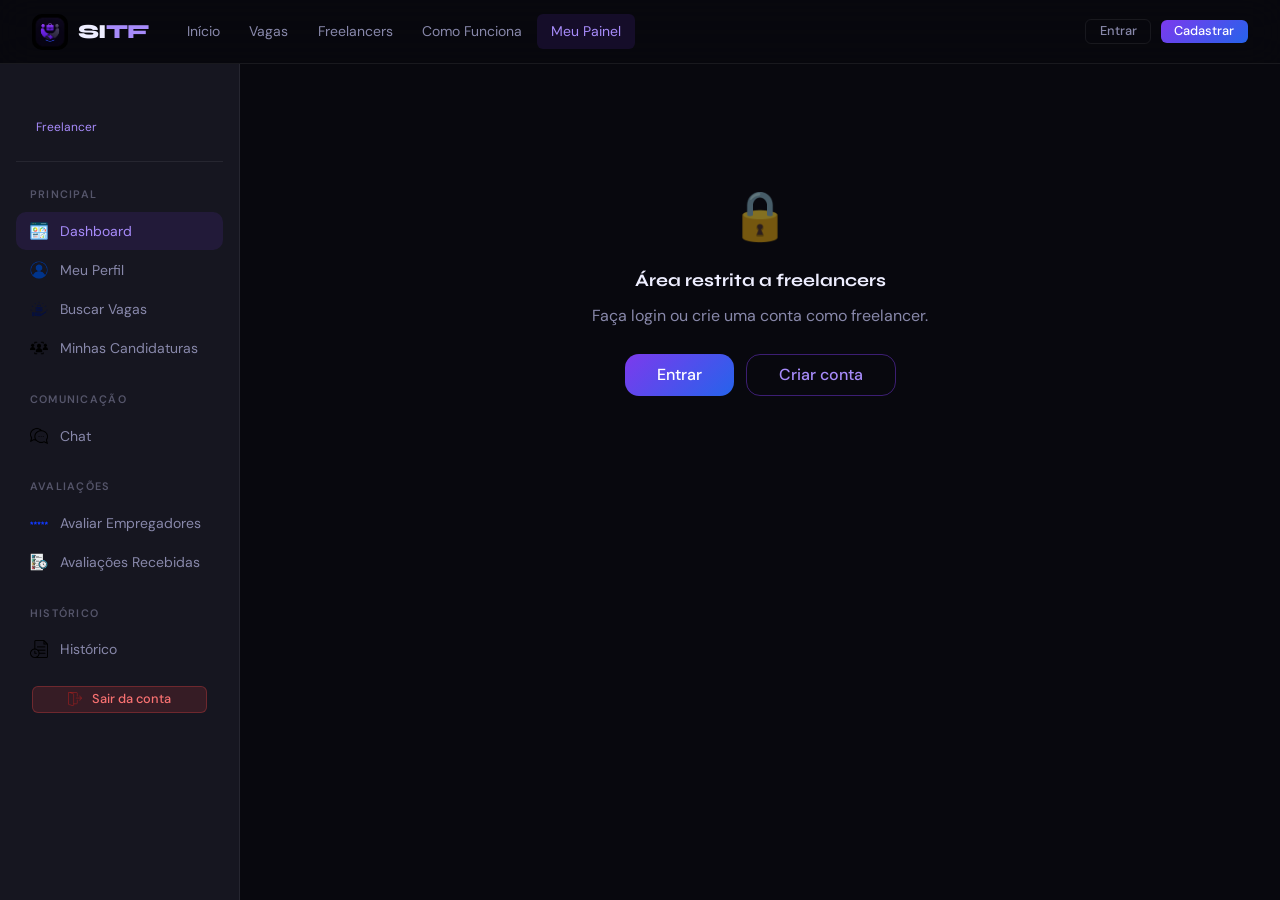
==== SITF_EDITAVEL/freelancer.html @ bf6e8040 "Add files via upload" ====
<!DOCTYPE html>
<html lang="pt-BR">
<head>
<meta charset="UTF-8"><meta name="viewport" content="width=device-width,initial-scale=1">
<title>Área do Freelancer – SITF</title>
<link rel="icon" type="image/png" sizes="32x32" href="assets/img/icon_guia.png">
<link rel="preconnect" href="https://fonts.googleapis.com">
<link href="https://fonts.googleapis.com/css2?family=Syne:wght@400;600;700;800&family=DM+Sans:ital,opsz,wght@0,9..40,300;0,9..40,400;0,9..40,500;1,9..40,300&display=swap" rel="stylesheet">
<link rel="stylesheet" href="styles.css">
<style>
.stat-row { display:grid; grid-template-columns:repeat(auto-fill,minmax(170px,1fr)); gap:1rem; margin-bottom:2rem; }
.chat-wrap { background:var(--card); border:1px solid var(--border); border-radius:var(--radius-lg); overflow:hidden; height:480px; }
.vaga-result { padding:1.25rem; display:flex; gap:1rem; align-items:flex-start; margin-bottom:0.85rem; }
.rating-form { background:var(--card); border:1px solid var(--border2); border-radius:var(--radius); padding:1.5rem; margin-bottom:1rem; }
@media(max-width:768px){ .dash-layout{ flex-direction:column; } .dash-sidebar{ width:100%; height:auto; } #pageContent{ padding:1.25rem; } }
</style>
</head>
<body>
<div class="scroll-progress"><div class="scroll-bar" id="scrollBar"></div></div>

<nav class="navbar">
  <a href="index.html" class="nav-logo">
    <img src="assets/img/logo.jpeg" alt="SITF Logo">
    <span class="sitf-text">SI<span>TF</span></span>
  </a>
  <div class="nav-links">
    <a href="index.html">Início</a>
    <a href="vagas.html">Vagas</a>
    <a href="freelancers.html">Freelancers</a>
    <a href="como-funciona.html">Como Funciona</a>
    <a href="freelancer.html" class="active">Meu Painel</a>
  </div>
  <div class="nav-spacer"></div>
  <div class="nav-actions" id="navUserArea">
    <button class="btn btn-ghost btn-sm" onclick="openModal('login')">Entrar</button>
    <button class="btn btn-primary btn-sm" onclick="openModal('register')">Cadastrar</button>
  </div>
  <button class="hamburger" onclick="toggleDrawer()"><span></span><span></span><span></span></button>
</nav>

<div class="mobile-drawer" id="mobileDrawer">
  <a href="index.html">🏠 Início</a>
  <a href="vagas.html">🔍 Vagas</a>
  <a href="freelancers.html">👥 Freelancers</a>
  <a href="freelancer.html">💼 Meu Painel</a>
  <div class="sep"></div>
  <button class="btn btn-ghost btn-full" onclick="openModal('login');toggleDrawer()">Entrar</button>
</div>

<div class="dash-layout" style="padding-top:var(--nav-h)">
  <!-- SIDEBAR -->
  <aside class="dash-sidebar">
    <div id="sideProfile" style="padding:1.25rem;border-bottom:1px solid var(--border2);margin-bottom:0.75rem">
      <div id="spAvatar" style="margin-bottom:0.6rem"></div>
      <div id="spName" style="font-weight:700;font-size:0.9rem"></div>
      <div style="font-size:0.75rem;color:var(--purple-light)">Freelancer</div>
      <div id="spRating" style="font-size:0.78rem;color:var(--amber);margin-top:0.25rem"></div>
    </div>
<div class="dash-nav-section">Principal</div>
<button class="dash-nav-item active" id="nav-dashboard" onclick="showPage('dashboard')">
  <span class="icon"><img src="assets/img/dashboard.png" style="width:18px;height:18px;vertical-align:middle"></span> Dashboard
</button>
<button class="dash-nav-item" id="nav-perfil" onclick="showPage('perfil')">
  <span class="icon"><img src="assets/img/perfil.png" style="width:18px;height:18px;vertical-align:middle"></span> Meu Perfil
</button>
<button class="dash-nav-item" id="nav-vagas" onclick="showPage('vagas')">
  <span class="icon"><img src="assets/img/vagas.png" style="width:18px;height:18px;vertical-align:middle"></span> Buscar Vagas
</button>
<button class="dash-nav-item" id="nav-candidaturas" onclick="showPage('candidaturas')">
  <span class="icon"><img src="assets/img/candidaturas.png" style="width:18px;height:18px;vertical-align:middle"></span> Minhas Candidaturas
</button>
<div class="dash-nav-section">Comunicação</div>
<button class="dash-nav-item" id="nav-chat" onclick="showPage('chat')">
  <span class="icon"><img src="assets/img/chat.png" style="width:18px;height:18px;vertical-align:middle"></span>
  Chat <span id="chatBadge" style="display:none;background:var(--purple);color:#fff;font-size:0.6rem;font-weight:700;padding:0.1rem 0.4rem;border-radius:99px;margin-left:4px">0</span>
</button>
<div class="dash-nav-section">Avaliações</div>
<button class="dash-nav-item" id="nav-avaliar" onclick="showPage('avaliar')">
  <span class="icon"><img src="assets/img/avaliar.png" style="width:18px;height:18px;vertical-align:middle"></span> Avaliar Empregadores
</button>
<button class="dash-nav-item" id="nav-minhas-avals" onclick="showPage('minhas-avals')">
  <span class="icon"><img src="assets/img/historico-servico.png" style="width:18px;height:18px;vertical-align:middle"></span> Avaliações Recebidas
</button>
<div class="dash-nav-section">Histórico</div>
<button class="dash-nav-item" id="nav-historico" onclick="showPage('historico')">
  <span class="icon"><img src="assets/img/historico.png" style="width:18px;height:18px;vertical-align:middle"></span> Histórico
</button>
<div style="padding:1rem;margin-top:auto">
  <button class="btn btn-danger btn-full btn-sm" onclick="logout()">
    <img src="assets/img/sair.png" style="width:14px;height:14px;vertical-align:middle;margin-right:4px"> Sair da conta
  </button>
</div>
  </aside>

  <!-- CONTENT -->
  <div id="pageContent" style="flex:1;padding:2rem;min-width:0;overflow-x:hidden"></div>
</div>

<div id="modalsContainer"></div>
<div class="toast" id="toast"><span class="toast-icon" id="toastIcon">✅</span><span id="toastMsg"></span></div>

<!-- MODAL AVALIAR EMPREGADOR -->
<div class="modal-backdrop" id="modalAvaliarEmp">
  <div class="modal-box">
    <div class="modal-header">
      <div><h3 class="modal-title">⭐ Avaliar Empregador</h3><p class="modal-subtitle" id="avalEmpNome">-</p></div>
      <button class="modal-close" onclick="document.getElementById('modalAvaliarEmp').classList.remove('open')">✕</button>
    </div>
    <input type="hidden" id="avalEmpId">
    <input type="hidden" id="avalEmpVagaId">
    <div class="form-group">
      <label class="form-label">Nota geral</label>
      <div class="star-input" id="starInputEmp">
        <span onclick="setStarsEmp(1)">★</span><span onclick="setStarsEmp(2)">★</span>
        <span onclick="setStarsEmp(3)">★</span><span onclick="setStarsEmp(4)">★</span><span onclick="setStarsEmp(5)">★</span>
      </div>
    </div>
    <div class="form-group"><label class="form-label">Comentário</label>
      <textarea class="form-control" id="avalEmpComentario" rows="4" placeholder="Descreva sua experiência: briefing claro, comunicação, pagamento pontual..."></textarea>
    </div>
    <button class="btn btn-primary btn-full btn-lg" onclick="enviarAvaliacaoEmp()">Enviar avaliação ⭐</button>
  </div>
</div>

<script src="shared.js"></script>
<script>
document.getElementById('modalsContainer').innerHTML = buildAuthModal();

let currentUser = null;
let selectedStarsEmp = 0;
let activeChatUser = null;

function setStarsEmp(n) {
  selectedStarsEmp = n;
  document.querySelectorAll('#starInputEmp span').forEach((s, i) => s.classList.toggle('active', i < n));
}

function updateNavUser() {
  const na = document.getElementById('navUserArea');
  if (!na || !currentUser) return;
  na.innerHTML = `
    <span style="font-size:0.82rem;color:var(--text-muted)">${currentUser.nome}</span>
    <button class="btn btn-danger btn-sm" onclick="logout()">Sair</button>`;
}

async function updateChatBadge() {
  try {
    const badge = document.getElementById('chatBadge');
    if (!badge || !currentUser) return;

    // Busca todas as mensagens não lidas
    let unread = 0;

    if (currentUser.tipo === 'empregador') {
      const vagas  = await SITF.getVagas();
      const minhas = vagas.filter(v => v.empregador_id === currentUser.id);
      for (const v of minhas) {
        const cands = await SITF.getCandidaturas({ vaga_id: v.id });
        if (!Array.isArray(cands)) continue;
        for (const c of cands) {
          const chatKey = [currentUser.id, c.freelancer_id].sort().join('_');
          const msgs    = await SITF.getMsgs(chatKey);
          if (Array.isArray(msgs)) {
            unread += msgs.filter(m => m.sender_id !== currentUser.id && !m.lido).length;
          }
        }
      }
    } else {
      const cands = await SITF.getCandidaturas({ freelancer_id: currentUser.id });
      const vagas = await SITF.getVagas();
      if (Array.isArray(cands)) {
        for (const c of cands) {
          const v = vagas.find(x => x.id === c.vaga_id);
          if (!v) continue;
          const chatKey = [currentUser.id, v.empregador_id].sort().join('_');
          const msgs    = await SITF.getMsgs(chatKey);
          if (Array.isArray(msgs)) {
            unread += msgs.filter(m => m.sender_id !== currentUser.id && !m.lido).length;
          }
        }
      }
    }

    if (unread > 0) {
      badge.textContent = unread > 9 ? '9+' : unread;
      badge.style.display = 'inline';
    } else {
      badge.style.display = 'none';
    }
  } catch(e) {
    console.log('chatBadge error:', e);
  }
}

async function checkAuth() {
  currentUser = SITF.getUser();
  if (!currentUser || currentUser.tipo !== 'freelancer') {
    document.getElementById('pageContent').innerHTML = `
      <div class="empty-state" style="padding:5rem 2rem">
        <div class="empty-state-icon">🔒</div>
        <h3>Área restrita a freelancers</h3>
        <p style="margin:0.75rem 0 1.5rem">Faça login ou crie uma conta como freelancer.</p>
        <div style="display:flex;gap:0.75rem;justify-content:center;flex-wrap:wrap">
          <button class="btn btn-primary btn-lg" onclick="openModal('login')">Entrar</button>
          <button class="btn btn-outline btn-lg" onclick="openModal('register')">Criar conta</button>
        </div>
      </div>`;
    return false;
  }
  document.getElementById('spAvatar').innerHTML = avatarHTML(currentUser.nome, 'md');
  document.getElementById('spName').textContent = currentUser.nome;
  const avals = await SITF.getAvaliacoes({ avaliado_id: currentUser.id, tipo: 'empregador_avalia_freelancer' });
  const avg = avals.length ? (avals.reduce((s,a) => s + parseInt(a.nota), 0) / avals.length).toFixed(1) : (currentUser.rating || 0);
  document.getElementById('spRating').innerHTML = starsHTML(parseFloat(avg)) + ' ' + avg;
  updateNavUser();
  return true;
}

function logout() {
  SITF.clearUser();
  window.location.href = 'index.html';
}

function showPage(page) {
  document.querySelectorAll('.dash-nav-item').forEach(b => b.classList.remove('active'));
  const btn = document.getElementById('nav-' + page);
  if (btn) btn.classList.add('active');
  const pages = {
    dashboard:      pageDashboard,
    perfil:         pagePerfil,
    vagas:          pageVagas,
    candidaturas:   pageCandidaturas,
    chat:           pageChat,
    avaliar:        pageAvaliar,
    'minhas-avals': pageMinhasAvals
  };
  if (pages[page]) pages[page]();
}

/* ── DASHBOARD ──────────────────────────────────── */
async function pageDashboard() {
  if (!await checkAuth()) return;

  const [allCands, avals] = await Promise.all([
    SITF.getCandidaturas({ freelancer_id: currentUser.id }),
    SITF.getAvaliacoes({ avaliado_id: currentUser.id, tipo: 'empregador_avalia_freelancer' })
  ]);

  const avg = avals.length
    ? (avals.reduce((s,a) => s + parseInt(a.nota), 0) / avals.length).toFixed(1)
    : (currentUser.rating || '–');
  const aprovadas = allCands.filter(c => c.status === 'aprovado').length;

  document.getElementById('pageContent').innerHTML = `
    <div style="margin-bottom:1.75rem">
      <h2 style="font-size:1.5rem;font-weight:800">Olá, ${currentUser.nome}! 👋</h2>
      <p style="color:var(--text-muted);font-size:0.9rem">Bem-vindo ao seu painel de freelancer.</p>
    </div>
    <div class="stat-row">
      <div class="stat-card"><div class="stat-value">${allCands.length}</div><div class="stat-label">Candidaturas enviadas</div></div>
      <div class="stat-card"><div class="stat-value">${aprovadas}</div><div class="stat-label">Aprovações</div></div>
      <div class="stat-card"><div class="stat-value">${currentUser.projetos || 0}</div><div class="stat-label">Projetos concluídos</div></div>
      <div class="stat-card"><div class="stat-value">${avg} ⭐</div><div class="stat-label">Sua avaliação média</div></div>
    </div>
    <div style="display:grid;grid-template-columns:1fr 1fr;gap:1.25rem">
      <div class="card" style="padding:1.5rem">
        <h3 style="font-size:1rem;font-weight:700;margin-bottom:1rem">Candidaturas recentes</h3>
        <div id="candsMini"><p style="font-size:0.85rem;color:var(--text-muted)">Carregando...</p></div>
        <a href="vagas.html" class="btn btn-primary btn-full btn-sm" style="margin-top:0.75rem">🔍 Ver vagas disponíveis</a>
      </div>
      <div class="card" style="padding:1.5rem">
        <h3 style="font-size:1rem;font-weight:700;margin-bottom:1rem">Ações rápidas</h3>
        <div style="display:flex;flex-direction:column;gap:0.6rem">
          <a href="vagas.html" class="btn btn-primary btn-full">🔍 Buscar vagas</a>
          <button class="btn btn-secondary btn-full" onclick="showPage('candidaturas')">📋 Minhas candidaturas</button>
          <button class="btn btn-secondary btn-full" onclick="showPage('chat')">💬 Abrir chat</button>
          <button class="btn btn-secondary btn-full" onclick="showPage('perfil')">✏️ Editar meu perfil</button>
          <button class="btn btn-secondary btn-full" onclick="showPage('avaliar')">⭐ Avaliar empregadores</button>
        </div>
      </div>
    </div>`;

  renderCandsMini(allCands.slice(-3).reverse());
}

async function renderCandsMini(cands) {
  const el = document.getElementById('candsMini');
  if (!el) return;
  if (!cands.length) {
    el.innerHTML = '<p style="font-size:0.85rem;color:var(--text-muted)">Nenhuma candidatura ainda.</p>';
    return;
  }
  const vagas = await SITF.getVagas();
  const badgeMap = { pendente:'badge-new', aprovado:'badge-remote', reprovado:'badge-urgent' };
  el.innerHTML = cands.map(c => {
    const v = vagas.find(x => x.id === c.vaga_id);
    if (!v) return '';
    return `<div style="padding:0.75rem;background:var(--dark3);border-radius:var(--radius-sm);margin-bottom:0.5rem;display:flex;justify-content:space-between;align-items:center">
      <div>
        <div style="font-size:0.85rem;font-weight:600">${v.titulo}</div>
        <div style="font-size:0.72rem;color:var(--text-muted)">${v.empresa} · ${timeAgo(c.criado_em)}</div>
      </div>
      <span class="badge ${badgeMap[c.status]||'badge-new'}">${c.status}</span>
    </div>`;
  }).join('');
}

/* ── PERFIL ─────────────────────────────────────── */
async function pagePerfil() {
  if (!await checkAuth()) return;
  document.getElementById('pageContent').innerHTML = `
    <div style="margin-bottom:1.75rem">
      <h2 style="font-size:1.5rem;font-weight:800">💼 Meu Perfil</h2>
      <p style="color:var(--text-muted);font-size:0.9rem">Configure seu perfil para atrair empregadores</p>
    </div>
    <div class="card" style="padding:2rem;max-width:680px">
      <div style="display:flex;align-items:center;gap:1rem;margin-bottom:2rem">
        <div>${avatarHTML(currentUser.nome,'xl')}</div>
        <div>
          <div style="font-size:1.2rem;font-weight:800">${currentUser.nome}</div>
          <div style="font-size:0.82rem;color:var(--purple-light)">Conta Freelancer</div>
          <div style="font-size:0.8rem;color:var(--text-muted);margin-top:0.25rem">${currentUser.email}</div>
        </div>
      </div>
      <div class="form-row form-row-2">
        <div class="form-group"><label class="form-label">Nome completo *</label>
          <input class="form-control" id="pNome" value="${currentUser.nome}"></div>
        <div class="form-group"><label class="form-label">Área principal</label>
          <select class="form-control" id="pArea">
            <option>Design</option><option>Desenvolvimento</option><option>Marketing</option>
            <option>Redação</option><option>Fotografia</option><option>Vídeo</option><option>Consultoria</option>
          </select></div>
      </div>
      <div class="form-row form-row-2">
        <div class="form-group"><label class="form-label">Cidade</label>
          <input class="form-control" id="pCidade" value="${currentUser.cidade||''}"></div>
        <div class="form-group"><label class="form-label">Estado</label>
          <select class="form-control" id="pEstado">
            <option value="">Selecione</option>
            <option>SP</option><option>RJ</option><option>MG</option><option>RS</option>
            <option>PR</option><option>SC</option><option>BA</option><option>CE</option>
            <option>GO</option><option>DF</option>
          </select></div>
      </div>
      <div class="form-row form-row-2">
        <div class="form-group"><label class="form-label">Valor por hora (R$)</label>
          <input class="form-control" type="number" id="pRate" value="${currentUser.rate||0}" min="0"></div>
        <div class="form-group"><label class="form-label">Tipo de cobrança</label>
          <select class="form-control" id="pRateType">
            <option value="hora">Por hora</option>
            <option value="projeto">Por projeto</option>
            <option value="dia">Por dia</option>
          </select></div>
      </div>
      <div class="form-group"><label class="form-label">Bio / Sobre mim</label>
        <textarea class="form-control" id="pBio" rows="4">${currentUser.bio||''}</textarea></div>
      <div class="form-group"><label class="form-label">Habilidades (separadas por vírgula)</label>
        <input class="form-control" id="pSkills" value="${(currentUser.skills||[]).join(', ')}"></div>
      <div class="form-group"><label class="form-label">Portfólio / LinkedIn / GitHub</label>
        <input class="form-control" id="pPortfolio" value="${currentUser.portfolio||''}"></div>
      <div style="display:flex;gap:0.75rem;flex-wrap:wrap">
        <button class="btn btn-primary btn-lg" onclick="salvarPerfil()">Salvar alterações ✅</button>
        <a href="freelancers.html" class="btn btn-ghost btn-lg" target="_blank">Ver perfil público →</a>
      </div>
    </div>`;
  const sel = document.getElementById('pEstado');
  if (sel && currentUser.estado) sel.value = currentUser.estado;
  const rt = document.getElementById('pRateType');
  if (rt && currentUser.rate_type) rt.value = currentUser.rate_type;
}

async function salvarPerfil() {
  const skills = document.getElementById('pSkills').value.split(',').map(s=>s.trim()).filter(Boolean);
  const dados = {
    id:        currentUser.id,
    nome:      document.getElementById('pNome').value.trim(),
    cidade:    document.getElementById('pCidade').value.trim(),
    estado:    document.getElementById('pEstado').value,
    rate:      parseFloat(document.getElementById('pRate').value) || 0,
    rateType:  document.getElementById('pRateType').value,
    bio:       document.getElementById('pBio').value.trim(),
    skills,
    portfolio: document.getElementById('pPortfolio').value.trim(),
    online:    1,
  };
  const res = await SITF.updateUsuario(dados);
  if (res.sucesso) {
    const updated = { ...currentUser, ...dados };
    SITF.setUser(updated);
    currentUser = updated;
    document.getElementById('spName').textContent = updated.nome;
    showToast('Perfil atualizado com sucesso! ✅', 'success');
  } else {
    showToast('Erro ao salvar perfil.', 'error');
  }
}

function previewFoto(input) {
  if (!input.files || !input.files[0]) return;
  const file = input.files[0];

  // Preview local imediato
  const reader = new FileReader();
  reader.onload = e => {
    const prev = document.getElementById('fotoPreview');
    if (prev) prev.innerHTML = `<img src="${e.target.result}"
      style="width:100%;height:100%;object-fit:cover;border-radius:50%">`;
  };
  reader.readAsDataURL(file);

  // Upload para o servidor
  uploadFotoServidor(file);
}

async function uploadFotoServidor(file) {
  try {
    showToast('Enviando foto...', 'info');
    const res = await SITF.uploadFoto(file, currentUser.id);
    if (res.sucesso) {
      const updated = { ...currentUser, foto: res.foto };
      SITF.setUser(updated);
      currentUser = updated;
      showToast('Foto atualizada com sucesso! ✅', 'success');
    } else {
      showToast(res.erro || 'Erro ao enviar foto.', 'error');
    }
  } catch(e) {
    showToast('Erro de conexão ao enviar foto.', 'error');
    console.error(e);
  }
}

/* ── BUSCAR VAGAS ────────────────────────────────── */
async function pageVagas() {
  if (!await checkAuth()) return;

  const [todasVagas, cands] = await Promise.all([
    SITF.getVagas(),
    SITF.getCandidaturas({ freelancer_id: currentUser.id })
  ]);

  const vagas = todasVagas.filter(v => v.status === 'aberta');
  window._vagasData = vagas;
  window._candIds   = new Set(cands.map(c => c.vaga_id));

  document.getElementById('pageContent').innerHTML = `
    <div style="margin-bottom:1.5rem">
      <h2 style="font-size:1.5rem;font-weight:800">🔍 Buscar Vagas</h2>
      <p style="color:var(--text-muted);font-size:0.9rem">${vagas.length} vagas abertas disponíveis</p>
    </div>
    <div style="display:flex;gap:0.75rem;margin-bottom:1.25rem;flex-wrap:wrap">
      <input class="form-control" id="buscaInput" placeholder="Buscar por título, empresa ou habilidade..."
        style="flex:1;min-width:200px" oninput="filtrarVagas()">
      <input class="form-control" id="buscaCat"
  placeholder="Área (ex: Garçom, Dev...)"
  style="width:180px"
  oninput="filtrarVagas()"
  list="catSugestoesFreela">
<datalist id="catSugestoesFreela">
  <option>Garçom</option>
  <option>Manobrista</option>
  <option>Limpeza</option>
  <option>Segurança</option>
  <option>Motorista</option>
  <option>Cozinheiro</option>
  <option>Entregador</option>
  <option>Recepcionista</option>
  <option>Design</option>
  <option>Desenvolvimento</option>
  <option>Marketing</option>
  <option>Fotografia</option>
  <option>Redação</option>
  <option>Consultoria</option>
</datalist>
      <select class="form-control" id="buscaModal" style="width:140px" onchange="filtrarVagas()">
        <option value="">Modalidade</option>
        <option>Remoto</option><option>Presencial</option><option>Híbrido</option>
      </select>
    </div>
    <div id="vagasResultados"></div>`;

  filtrarVagas();
}

function filtrarVagas() {
  const q     = (document.getElementById('buscaInput')?.value||'').toLowerCase();
  const cat   = document.getElementById('buscaCat')?.value||'';
  const modal = document.getElementById('buscaModal')?.value||'';
  let vagas   = window._vagasData || [];

  if (q)     vagas = vagas.filter(v => v.titulo.toLowerCase().includes(q) || v.empresa.toLowerCase().includes(q) || (v.tags||[]).some(t=>t.toLowerCase().includes(q)));
  if (cat) vagas = vagas.filter(v => (v.categoria||'').toLowerCase().includes(cat.toLowerCase()));
  if (modal) vagas = vagas.filter(v => v.modalidade === modal);

  const candIds = window._candIds || new Set();
  const grid    = document.getElementById('vagasResultados');
  if (!grid) return;

  if (!vagas.length) {
    grid.innerHTML = '<div class="empty-state"><div class="empty-state-icon">😕</div><h3>Nenhuma vaga encontrada</h3></div>';
    return;
  }

  grid.innerHTML = vagas.map(v => {
    const jaC  = candIds.has(v.id);
    const tags = Array.isArray(v.tags) ? v.tags : (v.tags||'').split(',').filter(Boolean);
    return `<div class="card" style="padding:1.25rem;display:flex;gap:1rem;align-items:flex-start;margin-bottom:0.85rem">
      <div style="width:44px;height:44px;border-radius:8px;background:${avatarColor(v.empresa)};display:flex;align-items:center;justify-content:center;font-weight:800;color:#fff;flex-shrink:0">${initials(v.empresa)}</div>
      <div style="flex:1;min-width:0">
        <div style="font-size:0.95rem;font-weight:700;margin-bottom:0.15rem">${v.titulo}</div>
        <div style="font-size:0.78rem;color:var(--text-muted);margin-bottom:0.5rem">${v.empresa} · 📍 ${v.cidade||''}${v.estado?', '+v.estado:''} · ${v.modalidade}</div>
        <p style="font-size:0.82rem;color:var(--text-muted);line-height:1.5;margin-bottom:0.6rem;display:-webkit-box;-webkit-line-clamp:2;-webkit-box-orient:vertical;overflow:hidden">${v.descricao}</p>
        <div style="display:flex;gap:0.35rem;flex-wrap:wrap">${tags.map(t=>`<span class="chip">${t}</span>`).join('')}</div>
      </div>
      <div style="display:flex;flex-direction:column;align-items:flex-end;gap:0.5rem;flex-shrink:0">
        <div style="font-size:1rem;font-weight:800">R$ ${v.preco}<sub style="font-size:0.68rem;font-weight:400;color:var(--text-muted)">/${v.tipo_preco}</sub></div>
        ${v.destaque ? '<span class="badge badge-featured">⭐ Destaque</span>' : ''}
        ${jaC
          ? '<span class="badge badge-remote">✓ Candidatado</span>'
          : `<button class="btn btn-primary btn-sm" onclick="candidatar('${v.id}')">Candidatar →</button>`}
      </div>
    </div>`;
  }).join('');
}

async function candidatar(vagaId) {
  const res = await SITF.createCandidatura({ vaga_id: vagaId, freelancer_id: currentUser.id });
  if (res.erro) { showToast(res.erro, 'warn'); return; }
  window._candIds && window._candIds.add(vagaId);
  showToast('Candidatura enviada com sucesso! 🎉', 'success');
  filtrarVagas();
}

/* ── CANDIDATURAS ───────────────────────────────── */
async function pageCandidaturas() {
  if (!await checkAuth()) return;

  const [cands, vagas] = await Promise.all([
    SITF.getCandidaturas({ freelancer_id: currentUser.id }),
    SITF.getVagas()
  ]);

  const badgeMap = { pendente:'badge-new', aprovado:'badge-remote', reprovado:'badge-urgent' };

  document.getElementById('pageContent').innerHTML = `
    <div style="margin-bottom:1.75rem">
      <h2 style="font-size:1.5rem;font-weight:800">📋 Minhas Candidaturas</h2>
      <p style="color:var(--text-muted);font-size:0.9rem">${cands.length} candidatura${cands.length!==1?'s':''}</p>
    </div>
    ${cands.length ? cands.slice().reverse().map(c => {
      const v = vagas.find(x => x.id === c.vaga_id);
      if (!v) return '';
      return `<div class="card" style="padding:1.25rem;display:flex;gap:1rem;align-items:flex-start;margin-bottom:0.85rem">
        <div style="width:44px;height:44px;border-radius:8px;background:${avatarColor(v.empresa)};display:flex;align-items:center;justify-content:center;font-weight:800;color:#fff;flex-shrink:0">${initials(v.empresa)}</div>
        <div style="flex:1;min-width:0">
          <div style="font-size:0.95rem;font-weight:700">${v.titulo}</div>
          <div style="font-size:0.78rem;color:var(--text-muted)">${v.empresa} · 📍 ${v.cidade||''}${v.estado?', '+v.estado:''} · R$ ${v.preco}/${v.tipo_preco}</div>
          <div style="font-size:0.72rem;color:var(--text-dim);margin-top:0.2rem">Enviada ${timeAgo(c.criado_em)}</div>
        </div>
        <div style="display:flex;flex-direction:column;align-items:flex-end;gap:0.4rem;flex-shrink:0">
          <span class="badge ${badgeMap[c.status]||'badge-new'}">${c.status}</span>
          ${c.status==='aprovado' ? `<button class="btn btn-ghost btn-sm" onclick="chatWithEmp('${v.empregador_id}','${v.empresa}')">💬 Chat</button>` : ''}
          <button class="btn btn-ghost btn-sm" onclick="chatWithEmp('${v.empregador_id}','${v.empresa}')">💬 Chat</button>
        <button class="btn btn-ghost btn-sm" onclick="window.open('perfil.html?id=${v.empregador_id}','_blank')">👤</button>
          </div>
      </div>`;
    }).join('') : `
      <div class="empty-state">
        <div class="empty-state-icon">📋</div>
        <h3>Nenhuma candidatura enviada</h3>
        <p>Explore as vagas disponíveis e candidate-se!</p>
        <button class="btn btn-primary" style="margin-top:1rem" onclick="showPage('vagas')">🔍 Ver vagas</button>
        <button class="btn btn-ghost btn-sm" onclick="window.open('perfil.html?id=${v.empregador_id}','_blank')">👤</button>
      </div>`}`;
      
}

/* ── CHAT ───────────────────────────────────────── */
async function pageChat() {
  if (!await checkAuth()) return;

  const [cands, todosUsers, vagas] = await Promise.all([
    SITF.getCandidaturas({ freelancer_id: currentUser.id }),
    SITF.getUsers(),
    SITF.getVagas()
  ]);

  const empIds = [...new Set(cands.map(c => {
    const v = vagas.find(x => x.id === c.vaga_id);
    return v ? v.empregador_id : null;
  }).filter(Boolean))];

  const empUsers = todosUsers.filter(u => empIds.includes(u.id));
  if (!activeChatUser && empUsers.length) activeChatUser = empUsers[0];

  document.getElementById('pageContent').innerHTML = `
    <div style="margin-bottom:1.25rem"><h2 style="font-size:1.5rem;font-weight:800">💬 Chat</h2></div>
    <div class="chat-wrap">
      <div class="chat-layout">
        <div class="chat-sidebar">
          <div class="chat-sidebar-header">
            Conversas
            <span style="font-size:0.72rem;background:var(--purple);color:#fff;padding:0.1rem 0.5rem;border-radius:99px">${empUsers.length}</span>
          </div>
          <div class="chat-contacts">
            ${empUsers.length ? empUsers.map(u => `
              <div class="contact-item ${activeChatUser&&activeChatUser.id===u.id?'active':''}" onclick="selectChatUser('${u.id}')">
                ${avatarHTML(u.nome,'sm')}
                <div class="contact-info">
                  <div class="contact-name">${u.nome}</div>
                  <div class="contact-preview">${u.bio?u.bio.substring(0,30)+'...':'Empregador'}</div>
                </div>
              </div>`).join('') :
              '<div style="padding:1.5rem;text-align:center;font-size:0.82rem;color:var(--text-muted)">Candidate-se a vagas para iniciar conversas.</div>'}
          </div>
        </div>
        <div class="chat-main" id="chatMain">
          <div class="empty-state" style="margin:auto">
            <div class="empty-state-icon">💬</div>
            <h3>Carregando...</h3>
          </div>
        </div>
      </div>
    </div>`;

  if (activeChatUser) await renderChatMain(activeChatUser);
}

async function renderChatMain(peer) {
  const chatKey = [currentUser.id, peer.id].sort().join('_');
  const msgs    = await SITF.getMsgs(chatKey);

  document.getElementById('chatMain').innerHTML = `
    <div class="chat-header">
      ${avatarHTML(peer.nome,'sm')}
      <div class="chat-header-info">
        <div class="chat-peer-name">${peer.nome}</div>
        <div class="chat-peer-status">Empregador</div>
      </div>
    </div>
    <div class="chat-messages" id="chatMsgs">
      ${msgs.length ? msgs.map(m => `
        <div class="message ${m.sender_id===currentUser.id?'outgoing':''}">
          ${m.sender_id!==currentUser.id ? avatarHTML(peer.nome,'sm') : ''}
          <div><div class="msg-bubble">${m.texto}</div><div class="msg-time">${timeAgo(m.criado_em)}</div></div>
          ${m.sender_id===currentUser.id ? avatarHTML(currentUser.nome,'sm') : ''}
        </div>`).join('') :
        `<div style="text-align:center;padding:2rem;font-size:0.82rem;color:var(--text-muted)">Início da conversa com ${peer.nome}</div>`}
    </div>
    <div class="chat-composer">
      <input class="composer-input" id="msgInputField" placeholder="Digite sua mensagem..."
        onkeydown="if(event.key==='Enter')sendMsg()">
      <button class="send-btn" onclick="sendMsg()">➤</button>
    </div>`;

  const el = document.getElementById('chatMsgs');
  if (el) el.scrollTop = el.scrollHeight;
}

async function selectChatUser(id) {
  const users = await SITF.getUsers();
  activeChatUser = users.find(u => u.id === id);
  await pageChat();
}

async function chatWithEmp(id) {
  const users = await SITF.getUsers();
  activeChatUser = users.find(u => u.id === id);
  showPage('chat');
}

async function sendMsg() {
  const input = document.getElementById('msgInputField');
  if (!input || !input.value.trim() || !activeChatUser) return;
  const texto = input.value.trim();
  input.value = '';
  await SITF.sendMsg({
    chat_key:  [currentUser.id, activeChatUser.id].sort().join('_'),
    sender_id: currentUser.id,
    texto
  });
  await renderChatMain(activeChatUser);
}

/* ── AVALIAR EMPREGADORES ───────────────────────── */
async function pageAvaliar() {
  if (!await checkAuth()) return;

  const [cands, vagas, todosUsers, avals] = await Promise.all([
    SITF.getCandidaturas({ freelancer_id: currentUser.id }),
    SITF.getVagas(),
    SITF.getUsers(),
    SITF.getAvaliacoes()
  ]);

  const aprovadas = cands.filter(c => c.status === 'aprovado');

  document.getElementById('pageContent').innerHTML = `
    <div style="margin-bottom:1.75rem">
      <h2 style="font-size:1.5rem;font-weight:800">⭐ Avaliar Empregadores</h2>
      <p style="color:var(--text-muted);font-size:0.9rem">Avalie os empregadores com quem você trabalhou</p>
    </div>
    ${aprovadas.length ? aprovadas.map(c => {
      const v   = vagas.find(x => x.id === c.vaga_id);
      const emp = todosUsers.find(u => u.id === (v && v.empregador_id));
      if (!v || !emp) return '';
      const jaAvaliou = avals.find(a =>
        a.avaliador_id === currentUser.id &&
        a.avaliado_id  === emp.id &&
        a.vaga_id      === v.id &&
        a.tipo         === 'freelancer_avalia_empregador'
      );
      return `<div class="rating-form">
        <div style="display:flex;align-items:center;gap:0.85rem;margin-bottom:0.85rem">
          ${avatarHTML(emp.nome,'md')}
          <div>
            <div style="font-weight:600">${emp.nome}</div>
            <div style="font-size:0.75rem;color:var(--text-muted)">Vaga: ${v.titulo}</div>
          </div>
          ${jaAvaliou
            ? '<span class="badge badge-remote" style="margin-left:auto">Avaliado ✓</span>'
            : `<button class="btn btn-primary btn-sm" style="margin-left:auto"
                onclick="abrirAvaliarEmp('${emp.id}','${emp.nome}','${v.id}')">⭐ Avaliar</button>`}
        </div>
        ${jaAvaliou ? `<div style="font-size:0.82rem;color:var(--text-muted);font-style:italic">"${jaAvaliou.comentario}" · ${starsHTML(parseInt(jaAvaliou.nota))}</div>` : ''}
      </div>`;
    }).join('') : `
      <div class="empty-state">
        <div class="empty-state-icon">⭐</div>
        <h3>Nenhum empregador para avaliar</h3>
        <p>Você poderá avaliar empregadores após ter candidaturas aprovadas.</p>
      </div>`}`;
}

function abrirAvaliarEmp(empId, empNome, vagaId) {
  document.getElementById('avalEmpId').value     = empId;
  document.getElementById('avalEmpVagaId').value = vagaId;
  document.getElementById('avalEmpNome').textContent = empNome;
  selectedStarsEmp = 0;
  document.querySelectorAll('#starInputEmp span').forEach(s => s.classList.remove('active'));
  document.getElementById('avalEmpComentario').value = '';
  document.getElementById('modalAvaliarEmp').classList.add('open');
}

async function enviarAvaliacaoEmp() {
  if (!selectedStarsEmp) { showToast('Selecione uma nota.', 'warn'); return; }
  const comentario = document.getElementById('avalEmpComentario').value.trim();
  if (!comentario)  { showToast('Escreva um comentário.', 'warn'); return; }
  const res = await SITF.createAvaliacao({
    vaga_id:      document.getElementById('avalEmpVagaId').value,
    avaliador_id: currentUser.id,
    avaliado_id:  document.getElementById('avalEmpId').value,
    tipo:         'freelancer_avalia_empregador',
    nota:         selectedStarsEmp,
    comentario
  });
  if (res.erro) { showToast(res.erro, 'error'); return; }
  document.getElementById('modalAvaliarEmp').classList.remove('open');
  showToast('Avaliação enviada com sucesso! ⭐', 'success');
  pageAvaliar();
}

/* ── AVALIAÇÕES RECEBIDAS ───────────────────────── */
async function pageMinhasAvals() {
  if (!await checkAuth()) return;

  const [avals, todosUsers] = await Promise.all([
    SITF.getAvaliacoes({ avaliado_id: currentUser.id, tipo: 'empregador_avalia_freelancer' }),
    SITF.getUsers()
  ]);

  const avg = avals.length
    ? (avals.reduce((s,a) => s + parseInt(a.nota), 0) / avals.length).toFixed(1)
    : '–';

  document.getElementById('pageContent').innerHTML = `
    <div style="margin-bottom:1.75rem">
      <h2 style="font-size:1.5rem;font-weight:800">📝 Avaliações Recebidas</h2>
      <p style="color:var(--text-muted);font-size:0.9rem">
        Média geral: <strong style="color:var(--amber)">${avg} ⭐</strong> ·
        ${avals.length} avaliação${avals.length!==1?'ões':''}
      </p>
    </div>
    ${avals.length ? `
      <div style="background:var(--card);border:1px solid var(--border2);border-radius:var(--radius);padding:1.5rem;margin-bottom:1.5rem;display:flex;gap:2rem;align-items:center;flex-wrap:wrap">
        <div style="text-align:center">
          <div style="font-size:3rem;font-weight:800;font-family:Syne,sans-serif;line-height:1">${avg}</div>
          <div style="color:var(--amber);font-size:1.2rem">${starsHTML(parseFloat(avg))}</div>
          <div style="font-size:0.78rem;color:var(--text-muted);margin-top:0.25rem">${avals.length} avaliações</div>
        </div>
        <div style="flex:1;min-width:180px">
          ${[5,4,3,2,1].map(n => {
            const count = avals.filter(a => parseInt(a.nota) === n).length;
            const pct   = avals.length ? Math.round(count / avals.length * 100) : 0;
            return `<div style="display:flex;align-items:center;gap:0.5rem;margin-bottom:0.35rem">
              <span style="font-size:0.75rem;color:var(--text-muted);width:18px">${n}★</span>
              <div class="progress-bar" style="flex:1"><div class="progress-fill" style="width:${pct}%"></div></div>
              <span style="font-size:0.72rem;color:var(--text-dim);width:28px">${count}</span>
            </div>`;
          }).join('')}
        </div>
      </div>
      ${avals.map(a => {
        const emp = todosUsers.find(u => u.id === a.avaliador_id);
        return `<div class="card" style="padding:1.25rem;margin-bottom:0.85rem">
          <div style="display:flex;align-items:center;gap:0.75rem;margin-bottom:0.75rem">
            ${emp ? avatarHTML(emp.nome,'sm') : ''}
            <div>
              <div style="font-weight:600;font-size:0.875rem">${emp ? emp.nome : 'Empregador'}</div>
              <div style="font-size:0.72rem;color:var(--text-dim)">${timeAgo(a.criado_em)}</div>
            </div>
            <div style="margin-left:auto;color:var(--amber)">${starsHTML(parseInt(a.nota))}</div>
          </div>
          <p style="font-size:0.875rem;color:var(--text-muted);font-style:italic">"${a.comentario}"</p>
        </div>`;
      }).join('')}` : `
      <div class="empty-state">
        <div class="empty-state-icon">📝</div>
        <h3>Nenhuma avaliação ainda</h3>
        <p>Os empregadores poderão avaliar você após os serviços concluídos.</p>
      </div>`}`;
}

/* ── INIT ───────────────────────────────────────── */
checkAuth();
showPage('dashboard');
if (window.location.hash === '#chat') showPage('chat');
if (window.location.hash === '#candidaturas') showPage('candidaturas');


// Atualiza badge do chat a cada 30s
setTimeout(() => {
  if (currentUser) {
    updateChatBadge();
    setInterval(updateChatBadge, 30000);
  }
}, 2000);
</script>
</body></html>
---- SITF_EDITAVEL/styles.css ----
/* =========================================
   SITF – Sistema Integrado de Trabalho Freelancer
   styles.css – Design System Global
   ========================================= */

*, *::before, *::after { box-sizing: border-box; margin: 0; padding: 0; }

:root {
  --purple:       #7c3aed;
  --purple-dark:  #5b21b6;
  --purple-mid:   #6d28d9;
  --purple-light: #a78bfa;
  --purple-xlight:#ede9fe;
  --blue:         #2563eb;
  --blue-dark:    #1d4ed8;
  --blue-light:   #60a5fa;
  --blue-xlight:  #dbeafe;
  --black:        #08080e;
  --dark:         #0f0f18;
  --dark2:        #161620;
  --dark3:        #1e1e2c;
  --dark4:        #272738;
  --card:         #181825;
  --border:       rgba(124,58,237,0.2);
  --border2:      rgba(255,255,255,0.07);
  --border3:      rgba(255,255,255,0.04);
  --text:         #eeeeff;
  --text-muted:   #8888aa;
  --text-dim:     #55556a;
  --white:        #ffffff;
  --green:        #10b981;
  --amber:        #f59e0b;
  --red:          #ef4444;
  --radius-xs:    6px;
  --radius-sm:    10px;
  --radius:       14px;
  --radius-lg:    20px;
  --radius-xl:    28px;
  --shadow:       0 8px 32px rgba(0,0,0,0.5);
  --shadow-sm:    0 2px 12px rgba(0,0,0,0.3);
  --shadow-glow:  0 0 40px rgba(124,58,237,0.15);
  --nav-h:        64px;
}

html { scroll-behavior: smooth; font-size: 16px; }

body {
  font-family: 'DM Sans', sans-serif;
  background: var(--black);
  color: var(--text);
  line-height: 1.65;
  overflow-x: hidden;
  min-height: 100vh;
}

h1,h2,h3,h4,h5,h6 { font-family: 'Syne', sans-serif; line-height: 1.15; }

a { color: inherit; text-decoration: none; }
button { cursor: pointer; font-family: inherit; border: none; }
input, select, textarea { font-family: inherit; }
img { max-width: 100%; display: block; }
ul, ol { list-style: none; }

/* ---- SCROLLBAR ---- */
::-webkit-scrollbar { width: 6px; height: 6px; }
::-webkit-scrollbar-track { background: var(--dark); }
::-webkit-scrollbar-thumb { background: var(--dark4); border-radius: 3px; }
::-webkit-scrollbar-thumb:hover { background: var(--purple); }

/* ---- SCROLL PROGRESS ---- */
.scroll-progress {
  position: fixed; top: var(--nav-h); left: 0; right: 0; height: 2px; z-index: 99;
}
.scroll-bar {
  height: 100%;
  background: linear-gradient(90deg, var(--purple), var(--blue));
  width: 0%;
  transition: width 0.1s linear;
}

/* ---- NAVBAR ---- */
.navbar {
  position: fixed; top: 0; left: 0; right: 0; z-index: 200;
  height: var(--nav-h);
  background: rgba(8,8,14,0.88);
  backdrop-filter: blur(18px);
  border-bottom: 1px solid var(--border2);
  display: flex; align-items: center;
  padding: 0 2rem; gap: 1.5rem;
}

.nav-logo {
  display: flex; align-items: center; gap: 10px;
  font-family: 'Syne', sans-serif;
  font-size: 1.25rem; font-weight: 800;
  flex-shrink: 0;
  text-decoration: none; color: var(--text);
}

.nav-logo img {
  width: 36px; height: 36px;
  border-radius: 10px;
  object-fit: cover;
}

.nav-logo .sitf-text { letter-spacing: -0.03em; }
.nav-logo .sitf-text span { color: var(--purple-light); }

.nav-links {
  display: flex; align-items: center; gap: 2px; flex: 1;
}

.nav-links a {
  padding: 0.4rem 0.85rem;
  font-size: 0.875rem;
  color: var(--text-muted);
  border-radius: var(--radius-xs);
  transition: color 0.2s, background 0.2s;
  white-space: nowrap;
}

.nav-links a:hover { color: var(--text); background: var(--dark3); }
.nav-links a.active { color: var(--purple-light); background: rgba(124,58,237,0.12); }

.nav-spacer { flex: 1; }

.nav-actions {
  display: flex; align-items: center; gap: 0.6rem; flex-shrink: 0;
}

/* Role switcher pill */
.role-switcher {
  display: flex; align-items: center;
  background: var(--dark3); border-radius: 99px;
  padding: 3px; border: 1px solid var(--border2);
}

.role-btn {
  padding: 0.3rem 0.85rem; border-radius: 99px;
  font-size: 0.78rem; font-weight: 500;
  background: none; color: var(--text-muted);
  transition: all 0.2s;
}

.role-btn.active {
  background: linear-gradient(135deg, var(--purple), var(--blue));
  color: #fff;
}

/* Hamburger */
.hamburger {
  display: none;
  flex-direction: column; gap: 5px;
  background: none; padding: 4px;
  color: var(--text); margin-left: auto;
}

.hamburger span {
  display: block; width: 22px; height: 2px;
  background: currentColor; border-radius: 2px;
  transition: 0.3s;
}

/* Mobile drawer */
.mobile-drawer {
  display: none; position: fixed;
  top: var(--nav-h); left: 0; right: 0; bottom: 0;
  background: var(--dark); z-index: 190;
  flex-direction: column; padding: 1.5rem;
  gap: 0.5rem; overflow-y: auto;
}

.mobile-drawer.open { display: flex; }

.mobile-drawer a {
  padding: 0.85rem 1rem;
  border-bottom: 1px solid var(--border2);
  color: var(--text); font-size: 1rem;
  border-radius: var(--radius-xs);
}

.mobile-drawer a:hover { background: var(--dark3); }

.mobile-drawer .sep { height: 1px; background: var(--border2); margin: 0.5rem 0; }

/* ---- BUTTONS ---- */
.btn {
  display: inline-flex; align-items: center; gap: 0.4rem;
  padding: 0.5rem 1.2rem;
  border-radius: var(--radius-sm);
  font-size: 0.875rem; font-weight: 500;
  border: none; transition: all 0.18s; line-height: 1;
  white-space: nowrap;
}

.btn-primary {
  background: linear-gradient(135deg, var(--purple), var(--blue));
  color: #fff;
}
.btn-primary:hover {
  opacity: 0.88; transform: translateY(-1px);
  box-shadow: 0 6px 24px rgba(124,58,237,0.35);
}
.btn-primary:active { transform: translateY(0); }

.btn-secondary {
  background: var(--dark3); color: var(--text);
  border: 1px solid var(--border2);
}
.btn-secondary:hover { background: var(--dark4); border-color: rgba(255,255,255,0.12); }

.btn-ghost {
  background: transparent; color: var(--text-muted);
  border: 1px solid var(--border2);
}
.btn-ghost:hover { color: var(--text); border-color: rgba(255,255,255,0.15); background: var(--dark3); }

.btn-outline {
  background: transparent; color: var(--purple-light);
  border: 1px solid rgba(124,58,237,0.45);
}
.btn-outline:hover { background: rgba(124,58,237,0.1); border-color: var(--purple); }

.btn-danger {
  background: rgba(239,68,68,0.15); color: #f87171;
  border: 1px solid rgba(239,68,68,0.3);
}
.btn-danger:hover { background: rgba(239,68,68,0.25); }

.btn-success {
  background: rgba(16,185,129,0.15); color: #34d399;
  border: 1px solid rgba(16,185,129,0.3);
}
.btn-success:hover { background: rgba(16,185,129,0.25); }

.btn-sm { padding: 0.35rem 0.85rem; font-size: 0.8rem; border-radius: var(--radius-xs); }
.btn-lg { padding: 0.75rem 2rem; font-size: 1rem; border-radius: var(--radius); }
.btn-xl { padding: 1rem 2.5rem; font-size: 1.05rem; border-radius: var(--radius); }
.btn-full { width: 100%; justify-content: center; }
.btn-icon { width: 36px; height: 36px; padding: 0; justify-content: center; }

/* ---- BADGES ---- */
.badge {
  display: inline-flex; align-items: center; gap: 4px;
  font-size: 0.7rem; font-weight: 600; padding: 0.18rem 0.6rem;
  border-radius: 99px; line-height: 1.4;
}
.badge-new { background: rgba(37,99,235,0.18); color: var(--blue-light); }
.badge-urgent { background: rgba(239,68,68,0.18); color: #f87171; }
.badge-remote { background: rgba(16,185,129,0.18); color: #34d399; }
.badge-presencial { background: rgba(245,158,11,0.18); color: #fcd34d; }
.badge-hibrido { background: rgba(124,58,237,0.18); color: var(--purple-light); }
.badge-open { background: rgba(16,185,129,0.18); color: #34d399; }
.badge-closed { background: rgba(100,100,120,0.25); color: var(--text-muted); }
.badge-featured { background: linear-gradient(135deg,rgba(124,58,237,0.3),rgba(37,99,235,0.3)); color: var(--purple-light); border: 1px solid rgba(124,58,237,0.3); }

/* ---- CARDS ---- */
.card {
  background: var(--card);
  border: 1px solid var(--border2);
  border-radius: var(--radius);
}

.card-hover {
  transition: border-color 0.2s, transform 0.2s, box-shadow 0.2s;
  cursor: pointer; position: relative; overflow: hidden;
}

.card-hover::before {
  content: '';
  position: absolute; top: 0; left: 0; right: 0; height: 3px;
  background: linear-gradient(90deg, var(--purple), var(--blue));
  transform: scaleX(0); transition: transform 0.3s;
  transform-origin: left; border-radius: 0;
}

.card-hover:hover {
  border-color: rgba(124,58,237,0.35);
  transform: translateY(-2px);
  box-shadow: 0 12px 36px rgba(0,0,0,0.35);
}

.card-hover:hover::before { transform: scaleX(1); }

/* ---- AVATAR ---- */
.avatar {
  border-radius: 50%; flex-shrink: 0;
  display: flex; align-items: center; justify-content: center;
  font-weight: 700; color: #fff; font-family: 'Syne', sans-serif;
  overflow: hidden;
}

.avatar-sm  { width: 32px; height: 32px; font-size: 0.75rem; }
.avatar-md  { width: 44px; height: 44px; font-size: 1rem; }
.avatar-lg  { width: 64px; height: 64px; font-size: 1.3rem; }
.avatar-xl  { width: 88px; height: 88px; font-size: 1.8rem; }

.online-indicator {
  position: relative; display: inline-flex;
}
.online-dot {
  position: absolute; bottom: 2px; right: 2px;
  width: 10px; height: 10px;
  background: var(--green); border-radius: 50%;
  border: 2px solid var(--card);
}
.online-dot.lg { width: 14px; height: 14px; bottom: 3px; right: 3px; }

/* ---- STAR RATING ---- */
.stars { color: var(--amber); }
.stars-empty { color: var(--dark4); }

/* ---- FORMS ---- */
.form-group { margin-bottom: 1.1rem; }

.form-label {
  display: block; font-size: 0.82rem;
  color: var(--text-muted); margin-bottom: 0.4rem;
  font-weight: 500;
}

.form-control {
  width: 100%;
  background: var(--dark3);
  border: 1px solid var(--border2);
  border-radius: var(--radius-sm);
  padding: 0.65rem 0.9rem;
  color: var(--text); font-size: 0.9rem; font-family: inherit;
  outline: none; transition: border-color 0.2s, box-shadow 0.2s;
  appearance: none;
}

.form-control:focus {
  border-color: var(--purple);
  box-shadow: 0 0 0 3px rgba(124,58,237,0.12);
}

.form-control::placeholder { color: var(--text-dim); }

.form-control:disabled { opacity: 0.5; cursor: not-allowed; }

textarea.form-control { resize: vertical; min-height: 90px; line-height: 1.5; }

.form-hint { font-size: 0.75rem; color: var(--text-dim); margin-top: 0.35rem; }
.form-error { font-size: 0.75rem; color: #f87171; margin-top: 0.35rem; }

.input-group {
  display: flex; align-items: stretch; gap: 0;
}
.input-group .form-control {
  border-radius: var(--radius-sm) 0 0 var(--radius-sm);
  flex: 1;
}
.input-group .btn {
  border-radius: 0 var(--radius-sm) var(--radius-sm) 0;
}
.input-prefix {
  display: flex; align-items: center; padding: 0 0.75rem;
  background: var(--dark4); border: 1px solid var(--border2);
  border-right: none; border-radius: var(--radius-sm) 0 0 var(--radius-sm);
  color: var(--text-muted); font-size: 0.88rem; white-space: nowrap;
}

.form-row { display: grid; gap: 0.75rem; }
.form-row-2 { grid-template-columns: 1fr 1fr; }
.form-row-3 { grid-template-columns: 1fr 1fr 1fr; }

@media (max-width: 560px) {
  .form-row-2, .form-row-3 { grid-template-columns: 1fr; }
}

/* ---- TABS ---- */
.tabs {
  display: flex; background: var(--dark3);
  border-radius: var(--radius-sm); padding: 3px;
}

.tab-btn {
  flex: 1; padding: 0.5rem 1rem; text-align: center;
  font-size: 0.85rem; border-radius: var(--radius-xs);
  background: none; color: var(--text-muted);
  transition: 0.2s; font-weight: 500;
}

.tab-btn.active {
  background: var(--dark2); color: var(--text);
}

/* ---- MODAL ---- */
.modal-backdrop {
  display: none; position: fixed; inset: 0;
  background: rgba(0,0,0,0.75); z-index: 500;
  align-items: center; justify-content: center;
  padding: 1rem;
}
.modal-backdrop.open { display: flex; }

.modal-box {
  background: var(--dark2);
  border: 1px solid var(--border);
  border-radius: var(--radius-lg);
  padding: 2rem; width: 100%; max-width: 480px;
  max-height: 90vh; overflow-y: auto;
  animation: modalIn 0.22s ease;
}

.modal-box-wide { max-width: 680px; }

@keyframes modalIn {
  from { opacity: 0; transform: translateY(16px) scale(0.98); }
  to   { opacity: 1; transform: none; }
}

.modal-header {
  display: flex; justify-content: space-between; align-items: flex-start;
  margin-bottom: 1.5rem;
}

.modal-title { font-size: 1.2rem; font-weight: 800; }
.modal-subtitle { font-size: 0.82rem; color: var(--text-muted); margin-top: 0.25rem; }

.modal-close {
  background: none; color: var(--text-muted);
  font-size: 1.3rem; line-height: 1; padding: 2px;
  border-radius: 6px; flex-shrink: 0;
  transition: color 0.15s;
}
.modal-close:hover { color: var(--text); }

/* ---- TOAST ---- */
.toast {
  position: fixed; bottom: 1.5rem; right: 1.5rem; z-index: 900;
  background: var(--dark2);
  border: 1px solid rgba(124,58,237,0.4);
  border-radius: var(--radius); padding: 0.85rem 1.25rem;
  display: flex; align-items: center; gap: 0.75rem;
  box-shadow: var(--shadow); font-size: 0.875rem;
  transform: translateY(80px); opacity: 0;
  transition: transform 0.3s cubic-bezier(0.34,1.56,0.64,1), opacity 0.3s;
  max-width: 340px; pointer-events: none;
}
.toast.show { transform: none; opacity: 1; pointer-events: auto; }
.toast-icon { font-size: 1.1rem; flex-shrink: 0; }

/* ---- SECTION COMMONS ---- */
.section { padding: 5rem 2rem; }
.section-dark { background: var(--dark); }
.section-darker { background: var(--dark2); }

.container { max-width: 1140px; margin: 0 auto; width: 100%; }

.section-label {
  font-size: 0.75rem; font-weight: 600; letter-spacing: 0.14em;
  text-transform: uppercase; color: var(--purple-light);
  margin-bottom: 0.6rem; display: block;
}

.section-title {
  font-size: clamp(1.6rem, 3vw, 2.4rem);
  font-weight: 800; line-height: 1.15; margin-bottom: 0.75rem;
}

.section-subtitle { color: var(--text-muted); font-size: 1rem; }

.section-head { margin-bottom: 2.5rem; }
.section-head-center { text-align: center; }
.section-head-center .section-subtitle { max-width: 520px; margin: 0 auto; }
.section-head-between { display: flex; justify-content: space-between; align-items: flex-end; flex-wrap: wrap; gap: 1rem; }

/* ---- GRADIENT TEXT ---- */
.grad-text {
  background: linear-gradient(135deg, var(--purple-light), var(--blue-light));
  -webkit-background-clip: text; -webkit-text-fill-color: transparent; background-clip: text;
}

/* ---- CHIP / TAG ---- */
.chip {
  display: inline-flex; align-items: center; gap: 4px;
  background: var(--dark3); color: var(--text-muted);
  font-size: 0.72rem; padding: 0.22rem 0.6rem;
  border-radius: var(--radius-xs); font-weight: 500;
  border: 1px solid var(--border3);
}

/* ---- DIVIDER ---- */
.divider {
  border: none;
  border-top: 1px solid var(--border2);
  margin: 1.5rem 0;
}

/* ---- GRID UTILITIES ---- */
.grid { display: grid; }
.grid-2 { grid-template-columns: repeat(2, 1fr); }
.grid-3 { grid-template-columns: repeat(3, 1fr); }
.grid-4 { grid-template-columns: repeat(4, 1fr); }
.grid-auto-fill-280 { grid-template-columns: repeat(auto-fill, minmax(280px, 1fr)); }
.grid-auto-fill-240 { grid-template-columns: repeat(auto-fill, minmax(240px, 1fr)); }
.grid-auto-fill-300 { grid-template-columns: repeat(auto-fill, minmax(300px, 1fr)); }
.gap-sm { gap: 0.75rem; }
.gap-md { gap: 1.25rem; }
.gap-lg { gap: 2rem; }

/* ---- FLEX UTILITIES ---- */
.flex { display: flex; }
.flex-col { flex-direction: column; }
.items-center { align-items: center; }
.items-start { align-items: flex-start; }
.justify-between { justify-content: space-between; }
.justify-center { justify-content: center; }
.flex-1 { flex: 1; }
.flex-wrap { flex-wrap: wrap; }
.flex-shrink-0 { flex-shrink: 0; }
.gap-xs { gap: 0.35rem; }
.gap-sm { gap: 0.6rem; }

/* ---- TEXT UTILITIES ---- */
.text-muted { color: var(--text-muted); }
.text-dim { color: var(--text-dim); }
.text-sm { font-size: 0.85rem; }
.text-xs { font-size: 0.75rem; }
.text-purple { color: var(--purple-light); }
.text-green { color: var(--green); }
.text-red { color: var(--red); }
.text-amber { color: var(--amber); }
.text-center { text-align: center; }
.font-bold { font-weight: 700; }
.font-600 { font-weight: 600; }
.truncate { overflow: hidden; text-overflow: ellipsis; white-space: nowrap; }
.line-clamp-2 { display: -webkit-box; -webkit-line-clamp: 2; -webkit-box-orient: vertical; overflow: hidden; }

/* ---- SPACING ---- */
.mt-1 { margin-top: 0.5rem; }
.mt-2 { margin-top: 1rem; }
.mt-3 { margin-top: 1.5rem; }
.mb-1 { margin-bottom: 0.5rem; }
.mb-2 { margin-bottom: 1rem; }
.mb-3 { margin-bottom: 1.5rem; }

/* ---- HIDDEN ---- */
.hidden { display: none !important; }
.sr-only {
  position: absolute; width: 1px; height: 1px;
  padding: 0; margin: -1px; overflow: hidden;
  clip: rect(0,0,0,0); white-space: nowrap; border: 0;
}

/* ---- SEARCH BOX ---- */
.search-bar {
  background: var(--dark2);
  border: 1px solid var(--border);
  border-radius: var(--radius);
  display: flex; align-items: stretch;
  overflow: hidden;
}

.search-bar input {
  flex: 1; background: none; border: none; outline: none;
  padding: 0.85rem 1.25rem; color: var(--text);
  font-size: 0.95rem; font-family: inherit;
}
.search-bar input::placeholder { color: var(--text-dim); }

.search-bar .divider-v {
  width: 1px; background: var(--border2);
  align-self: stretch;
}

.search-bar select {
  background: none; border: none; outline: none;
  padding: 0 1rem; color: var(--text-muted);
  font-family: inherit; font-size: 0.85rem;
  cursor: pointer; min-width: 140px;
}

.search-bar .btn { border-radius: 0 var(--radius-sm) var(--radius-sm) 0; margin: 4px 4px 4px 0; }

.filter-tags { display: flex; gap: 0.4rem; flex-wrap: wrap; margin-top: 0.65rem; }
.filter-tag {
  font-size: 0.75rem; padding: 0.22rem 0.7rem;
  border-radius: 99px; border: 1px solid var(--border2);
  color: var(--text-muted); cursor: pointer; transition: 0.2s;
  background: none;
}
.filter-tag:hover, .filter-tag.active {
  border-color: var(--purple); color: var(--purple-light);
  background: rgba(124,58,237,0.08);
}

/* ---- STAT CARD ---- */
.stat-card {
  background: var(--dark3); border-radius: var(--radius);
  padding: 1.25rem 1.5rem;
}
.stat-value { font-size: 1.6rem; font-weight: 800; font-family: 'Syne', sans-serif; }
.stat-label { font-size: 0.78rem; color: var(--text-muted); margin-top: 0.2rem; }
.stat-delta { font-size: 0.72rem; font-weight: 600; }
.stat-delta.up { color: var(--green); }
.stat-delta.down { color: var(--red); }

/* ---- CHAT COMPONENTS ---- */
.chat-layout { display: flex; height: 100%; }

.chat-sidebar {
  width: 280px; flex-shrink: 0;
  background: var(--dark2);
  border-right: 1px solid var(--border2);
  display: flex; flex-direction: column;
}

.chat-sidebar-header {
  padding: 1rem 1.25rem;
  border-bottom: 1px solid var(--border2);
  display: flex; justify-content: space-between; align-items: center;
  font-weight: 600; font-size: 0.9rem; flex-shrink: 0;
}

.chat-contacts { flex: 1; overflow-y: auto; }

.contact-item {
  display: flex; align-items: center; gap: 0.75rem;
  padding: 0.85rem 1.25rem;
  border-bottom: 1px solid var(--border3);
  cursor: pointer; transition: background 0.15s;
}
.contact-item:hover { background: rgba(255,255,255,0.03); }
.contact-item.active {
  background: rgba(124,58,237,0.1);
  border-right: 2px solid var(--purple);
}
.contact-info { flex: 1; min-width: 0; }
.contact-name { font-size: 0.875rem; font-weight: 500; }
.contact-preview { font-size: 0.72rem; color: var(--text-muted); white-space: nowrap; overflow: hidden; text-overflow: ellipsis; }
.contact-meta { display: flex; flex-direction: column; align-items: flex-end; gap: 3px; }
.contact-time { font-size: 0.65rem; color: var(--text-dim); }
.unread-badge {
  background: var(--purple); color: #fff;
  font-size: 0.62rem; font-weight: 700;
  width: 16px; height: 16px; border-radius: 50%;
  display: flex; align-items: center; justify-content: center;
}

.chat-main { flex: 1; display: flex; flex-direction: column; min-width: 0; }

.chat-header {
  padding: 0.85rem 1.25rem;
  border-bottom: 1px solid var(--border2);
  display: flex; align-items: center; gap: 0.75rem;
  flex-shrink: 0;
}
.chat-header-info { flex: 1; }
.chat-peer-name { font-size: 0.9rem; font-weight: 600; }
.chat-peer-status { font-size: 0.7rem; color: var(--green); }

.chat-messages {
  flex: 1; overflow-y: auto; padding: 1.25rem;
  display: flex; flex-direction: column; gap: 0.85rem;
}

.message { display: flex; gap: 0.5rem; max-width: 78%; }
.message.outgoing { align-self: flex-end; flex-direction: row-reverse; }

.msg-bubble {
  padding: 0.65rem 0.9rem;
  border-radius: 14px; font-size: 0.85rem; line-height: 1.45;
}
.message .msg-bubble {
  background: var(--dark3); color: var(--text);
  border-bottom-left-radius: 4px;
}
.message.outgoing .msg-bubble {
  background: linear-gradient(135deg, var(--purple), var(--blue));
  color: #fff; border-bottom-right-radius: 4px;
}

.msg-time { font-size: 0.6rem; color: var(--text-dim); margin-top: 3px; }
.message.outgoing .msg-time { text-align: right; }

.chat-composer {
  padding: 0.85rem 1.25rem;
  border-top: 1px solid var(--border2);
  display: flex; gap: 0.5rem; align-items: center;
  flex-shrink: 0;
}
.composer-input {
  flex: 1; background: var(--dark3);
  border: 1px solid var(--border2);
  border-radius: 99px; padding: 0.55rem 1.1rem;
  color: var(--text); font-family: inherit; font-size: 0.85rem; outline: none;
  transition: border-color 0.2s;
}
.composer-input:focus { border-color: var(--purple); }
.composer-input::placeholder { color: var(--text-dim); }

.send-btn {
  width: 38px; height: 38px; border-radius: 50%;
  background: linear-gradient(135deg, var(--purple), var(--blue));
  color: #fff; font-size: 1rem; display: flex;
  align-items: center; justify-content: center;
  transition: opacity 0.2s, transform 0.15s;
  flex-shrink: 0;
}
.send-btn:hover { opacity: 0.85; transform: scale(1.05); }

/* ---- RATING STARS INPUT ---- */
.star-input { display: flex; gap: 4px; }
.star-input span {
  font-size: 1.6rem; cursor: pointer; color: var(--dark4);
  transition: color 0.15s, transform 0.1s;
}
.star-input span.active, .star-input span:hover { color: var(--amber); }
.star-input span:hover { transform: scale(1.15); }

/* ---- PROGRESS BAR ---- */
.progress-bar {
  height: 6px; background: var(--dark4); border-radius: 99px; overflow: hidden;
}
.progress-fill {
  height: 100%; border-radius: 99px;
  background: linear-gradient(90deg, var(--purple), var(--blue));
  transition: width 0.4s ease;
}

/* ---- EMPTY STATE ---- */
.empty-state {
  text-align: center; padding: 4rem 2rem;
  color: var(--text-muted);
}
.empty-state-icon { font-size: 3rem; margin-bottom: 1rem; opacity: 0.5; }
.empty-state h3 { font-size: 1.1rem; margin-bottom: 0.5rem; color: var(--text); }

/* ---- RESPONSIVE NAV ---- */
@media (max-width: 900px) {
  .nav-links { display: none; }
  .nav-actions { display: none; }
  .hamburger { display: flex; }
}

@media (max-width: 768px) {
  .section { padding: 3.5rem 1.25rem; }
  .grid-2, .grid-3, .grid-4 { grid-template-columns: 1fr; }
}

@media (max-width: 560px) {
  .chat-sidebar { width: 100%; }
  .chat-main { display: none; }
  .chat-main.active { display: flex; }
}

/* ---- HERO BG FX ---- */
.hero-bg-fx {
  position: absolute; inset: 0; pointer-events: none; overflow: hidden;
}
.hero-orb {
  position: absolute; border-radius: 50%;
  filter: blur(80px); opacity: 0.18;
}
.hero-orb-1 {
  width: 600px; height: 600px; top: -150px; right: -100px;
  background: radial-gradient(circle, var(--purple) 0%, transparent 70%);
}
.hero-orb-2 {
  width: 400px; height: 400px; bottom: -100px; left: 5%;
  background: radial-gradient(circle, var(--blue) 0%, transparent 70%);
}
.hero-grid-lines {
  position: absolute; inset: 0;
  background-image:
    linear-gradient(rgba(124,58,237,0.04) 1px, transparent 1px),
    linear-gradient(90deg, rgba(124,58,237,0.04) 1px, transparent 1px);
  background-size: 52px 52px;
}

/* ---- VAGA CARD ---- */
.vaga-card {
  padding: 1.35rem;
}
.vaga-card .company-logo {
  width: 40px; height: 40px; border-radius: var(--radius-xs);
  display: flex; align-items: center; justify-content: center;
  font-size: 1rem; font-weight: 800; color: #fff; flex-shrink: 0;
}
.vaga-title { font-size: 0.95rem; font-weight: 600; margin-bottom: 0.25rem; }
.vaga-company-name { font-size: 0.78rem; color: var(--text-muted); }
.vaga-desc { font-size: 0.82rem; color: var(--text-muted); line-height: 1.55; }
.vaga-price { font-size: 1rem; font-weight: 700; }
.vaga-price sub { font-size: 0.7rem; font-weight: 400; color: var(--text-muted); vertical-align: middle; }

/* ---- FREELANCER CARD ---- */
.freela-card { padding: 1.5rem; text-align: center; }
.freela-rate { font-size: 0.95rem; font-weight: 700; color: var(--purple-light); }

/* ---- SIDEBAR FILTERS ---- */
.filter-sidebar { width: 260px; flex-shrink: 0; }

.filter-block {
  margin-bottom: 1.75rem;
}
.filter-block-title {
  font-size: 0.78rem; font-weight: 600; text-transform: uppercase;
  letter-spacing: 0.1em; color: var(--text-muted); margin-bottom: 0.75rem;
}

.filter-check {
  display: flex; align-items: center; gap: 0.6rem;
  margin-bottom: 0.5rem; cursor: pointer; font-size: 0.875rem;
  color: var(--text-muted); transition: color 0.15s;
}
.filter-check input[type=checkbox] {
  width: 15px; height: 15px; border-radius: 3px;
  accent-color: var(--purple); cursor: pointer;
}
.filter-check:hover { color: var(--text); }

.price-range { display: flex; align-items: center; gap: 0.5rem; }
.price-range input[type=number] {
  width: 80px; background: var(--dark3); border: 1px solid var(--border2);
  border-radius: var(--radius-xs); padding: 0.4rem 0.6rem;
  color: var(--text); font-size: 0.82rem; outline: none;
}
.price-range span { color: var(--text-dim); font-size: 0.82rem; }

/* ---- PROFILE HEADER ---- */
.profile-header {
  background: var(--dark);
  border-bottom: 1px solid var(--border2);
  padding: 2.5rem 2rem;
}

.profile-cover {
  height: 160px;
  background: linear-gradient(135deg, rgba(124,58,237,0.25), rgba(37,99,235,0.25));
  border-radius: var(--radius-lg) var(--radius-lg) 0 0;
  position: relative;
}

/* ---- DASHBOARD SIDEBAR ---- */
.dash-layout {
  display: flex; min-height: calc(100vh - var(--nav-h));
  padding-top: var(--nav-h);
}

.dash-sidebar {
  width: 240px; flex-shrink: 0;
  background: var(--dark2);
  border-right: 1px solid var(--border2);
  padding: 1.5rem 1rem;
  position: sticky; top: var(--nav-h);
  height: calc(100vh - var(--nav-h)); overflow-y: auto;
}

.dash-nav-item {
  display: flex; align-items: center; gap: 0.65rem;
  padding: 0.6rem 0.85rem; border-radius: var(--radius-sm);
  font-size: 0.875rem; color: var(--text-muted);
  cursor: pointer; transition: all 0.15s; margin-bottom: 2px;
  border: none; background: none; width: 100%; text-align: left;
}

.dash-nav-item:hover { color: var(--text); background: var(--dark3); }
.dash-nav-item.active { color: var(--purple-light); background: rgba(124,58,237,0.12); }
.dash-nav-item .icon { font-size: 1rem; width: 20px; text-align: center; flex-shrink: 0; }
.dash-nav-section { font-size: 0.68rem; font-weight: 600; text-transform: uppercase; letter-spacing: 0.12em; color: var(--text-dim); padding: 0.5rem 0.85rem; margin-top: 1rem; }

.dash-content { flex: 1; padding: 2rem; overflow-y: auto; }

@media (max-width: 768px) {
  .dash-layout { flex-direction: column; }
  .dash-sidebar { width: 100%; height: auto; position: relative; top: 0; flex-direction: row; display: flex; flex-wrap: wrap; gap: 4px; padding: 0.75rem; }
  .dash-nav-section { display: none; }
  .dash-content { padding: 1.25rem; }
}

/* ---- NOTIFICATION DOT ---- */
.notif-dot {
  width: 8px; height: 8px; border-radius: 50%;
  background: var(--purple); display: inline-block;
}

/* ---- PAGE WRAPPER ---- */
.page-wrapper { padding-top: var(--nav-h); }

/* ---- FOOTER ---- */
footer {
  background: var(--dark);
  border-top: 1px solid var(--border2);
  padding: 3.5rem 2rem 1.5rem;
}

.footer-grid {
  display: grid;
  grid-template-columns: 2fr 1fr 1fr 1fr;
  gap: 3rem; margin-bottom: 2.5rem;
}

@media (max-width: 900px) { .footer-grid { grid-template-columns: 1fr 1fr; gap: 2rem; } }
@media (max-width: 480px) { .footer-grid { grid-template-columns: 1fr; } }

.footer-brand-desc {
  font-size: 0.85rem; color: var(--text-muted);
  margin-top: 0.75rem; line-height: 1.65;
}

.footer-tagline {
  font-size: 0.72rem; color: var(--text-dim); margin-top: 0.5rem;
}

.footer-col h4 {
  font-size: 0.82rem; font-weight: 600; margin-bottom: 1rem;
  color: var(--text);
}

.footer-col li { margin-bottom: 0.55rem; }
.footer-col a { font-size: 0.82rem; color: var(--text-muted); transition: color 0.15s; }
.footer-col a:hover { color: var(--purple-light); }

.footer-bottom {
  border-top: 1px solid var(--border2); padding-top: 1.25rem;
  display: flex; justify-content: space-between; align-items: center;
  flex-wrap: wrap; gap: 0.75rem;
  font-size: 0.78rem; color: var(--text-dim);
}
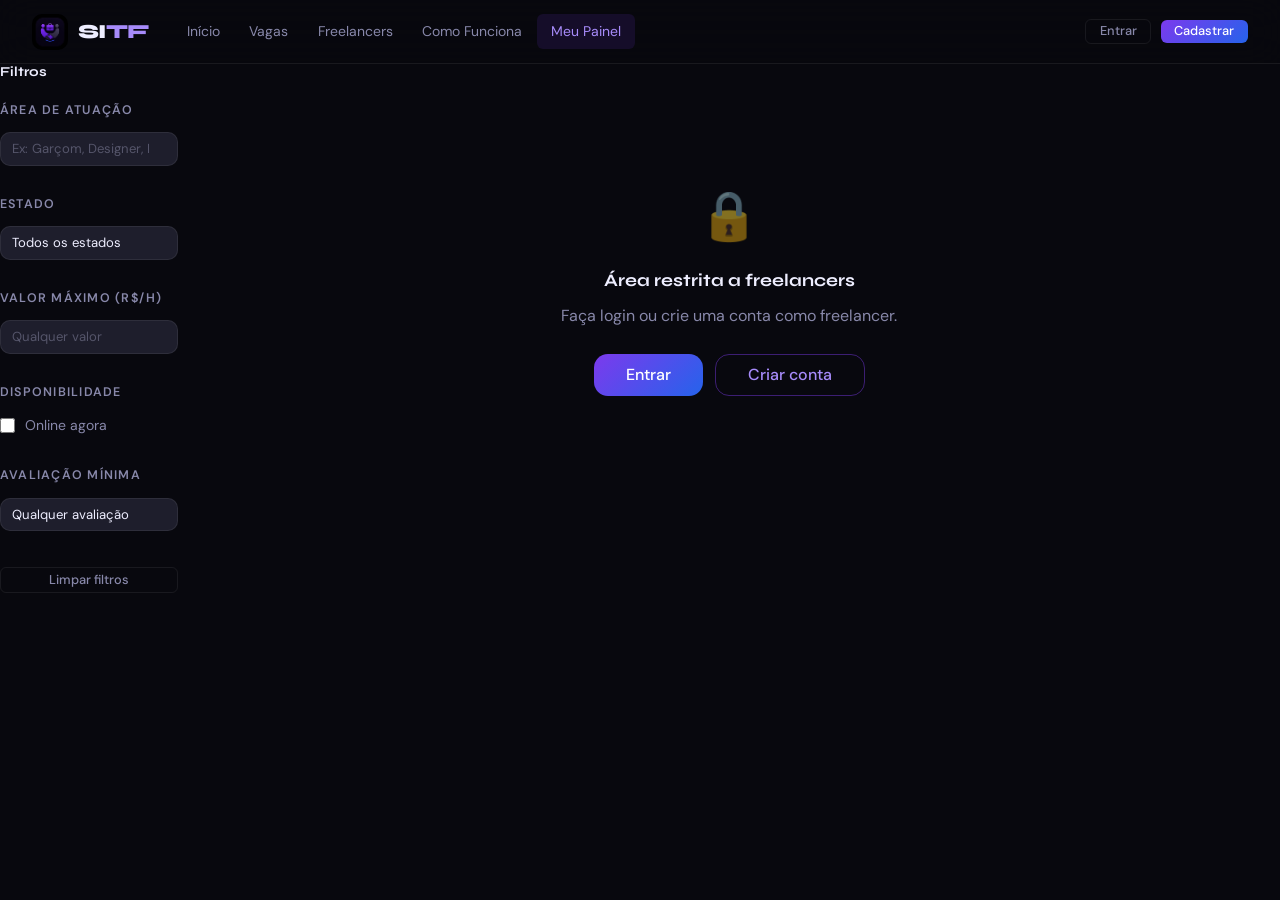
==== commit c2b6deb1: "Implement freelancer search filters Added filters for freelancer search functionality, including are" ====
--- a/SITF_EDITAVEL/freelancer.html
+++ b/SITF_EDITAVEL/freelancer.html
@@ -49,48 +49,81 @@
 
 <div class="dash-layout" style="padding-top:var(--nav-h)">
   <!-- SIDEBAR -->
-  <aside class="dash-sidebar">
-    <div id="sideProfile" style="padding:1.25rem;border-bottom:1px solid var(--border2);margin-bottom:0.75rem">
-      <div id="spAvatar" style="margin-bottom:0.6rem"></div>
-      <div id="spName" style="font-weight:700;font-size:0.9rem"></div>
-      <div style="font-size:0.75rem;color:var(--purple-light)">Freelancer</div>
-      <div id="spRating" style="font-size:0.78rem;color:var(--amber);margin-top:0.25rem"></div>
-    </div>
-<div class="dash-nav-section">Principal</div>
-<button class="dash-nav-item active" id="nav-dashboard" onclick="showPage('dashboard')">
-  <span class="icon"><img src="assets/img/dashboard.png" style="width:18px;height:18px;vertical-align:middle"></span> Dashboard
-</button>
-<button class="dash-nav-item" id="nav-perfil" onclick="showPage('perfil')">
-  <span class="icon"><img src="assets/img/perfil.png" style="width:18px;height:18px;vertical-align:middle"></span> Meu Perfil
-</button>
-<button class="dash-nav-item" id="nav-vagas" onclick="showPage('vagas')">
-  <span class="icon"><img src="assets/img/vagas.png" style="width:18px;height:18px;vertical-align:middle"></span> Buscar Vagas
-</button>
-<button class="dash-nav-item" id="nav-candidaturas" onclick="showPage('candidaturas')">
-  <span class="icon"><img src="assets/img/candidaturas.png" style="width:18px;height:18px;vertical-align:middle"></span> Minhas Candidaturas
-</button>
-<div class="dash-nav-section">Comunicação</div>
-<button class="dash-nav-item" id="nav-chat" onclick="showPage('chat')">
-  <span class="icon"><img src="assets/img/chat.png" style="width:18px;height:18px;vertical-align:middle"></span>
-  Chat <span id="chatBadge" style="display:none;background:var(--purple);color:#fff;font-size:0.6rem;font-weight:700;padding:0.1rem 0.4rem;border-radius:99px;margin-left:4px">0</span>
-</button>
-<div class="dash-nav-section">Avaliações</div>
-<button class="dash-nav-item" id="nav-avaliar" onclick="showPage('avaliar')">
-  <span class="icon"><img src="assets/img/avaliar.png" style="width:18px;height:18px;vertical-align:middle"></span> Avaliar Empregadores
-</button>
-<button class="dash-nav-item" id="nav-minhas-avals" onclick="showPage('minhas-avals')">
-  <span class="icon"><img src="assets/img/historico-servico.png" style="width:18px;height:18px;vertical-align:middle"></span> Avaliações Recebidas
-</button>
-<div class="dash-nav-section">Histórico</div>
-<button class="dash-nav-item" id="nav-historico" onclick="showPage('historico')">
-  <span class="icon"><img src="assets/img/historico.png" style="width:18px;height:18px;vertical-align:middle"></span> Histórico
-</button>
-<div style="padding:1rem;margin-top:auto">
-  <button class="btn btn-danger btn-full btn-sm" onclick="logout()">
-    <img src="assets/img/sair.png" style="width:14px;height:14px;vertical-align:middle;margin-right:4px"> Sair da conta
-  </button>
-</div>
-  </aside>
+<aside class="freelas-sidebar">
+  <div class="filters-body">
+    <h3 style="font-size:0.85rem;font-weight:700;margin-bottom:1.25rem">Filtros</h3>
+
+    <div class="filter-block">
+      <div class="filter-block-title">Área de atuação</div>
+      <input class="form-control" id="searchCat"
+        placeholder="Ex: Garçom, Designer, Dev..."
+        oninput="applyFilters()"
+        list="catSugestoesFreelas"
+        style="font-size:0.82rem;padding:0.45rem 0.7rem">
+      <datalist id="catSugestoesFreelas">
+        <option>Garçom</option>
+        <option>Manobrista</option>
+        <option>Limpeza</option>
+        <option>Segurança</option>
+        <option>Motorista</option>
+        <option>Cozinheiro</option>
+        <option>Entregador</option>
+        <option>Recepcionista</option>
+        <option>Design</option>
+        <option>Desenvolvimento</option>
+        <option>Marketing</option>
+        <option>Fotografia</option>
+        <option>Redação</option>
+        <option>Consultoria</option>
+      </datalist>
+    </div>
+
+    <div class="filter-block">
+      <div class="filter-block-title">Estado</div>
+      <select class="form-control" id="filterEstado" onchange="applyFilters()"
+        style="font-size:0.82rem;padding:0.45rem 0.7rem">
+        <option value="">Todos os estados</option>
+        <option>SP</option><option>RJ</option><option>MG</option>
+        <option>RS</option><option>PR</option><option>SC</option>
+        <option>BA</option><option>CE</option><option>GO</option>
+        <option>DF</option><option>PE</option><option>AM</option>
+      </select>
+    </div>
+
+    <div class="filter-block">
+      <div class="filter-block-title">Valor máximo (R$/h)</div>
+      <input class="form-control" type="number" id="filterMax"
+        placeholder="Qualquer valor" min="0"
+        oninput="applyFilters()"
+        style="font-size:0.82rem;padding:0.45rem 0.7rem">
+    </div>
+
+    <div class="filter-block">
+      <div class="filter-block-title">Disponibilidade</div>
+      <label class="filter-check">
+        <input type="checkbox" id="filterOnline" onchange="applyFilters()">
+        Online agora
+      </label>
+    </div>
+
+    <div class="filter-block">
+      <div class="filter-block-title">Avaliação mínima</div>
+      <select class="form-control" id="filterRating" onchange="applyFilters()"
+        style="font-size:0.82rem;padding:0.45rem 0.7rem">
+        <option value="">Qualquer avaliação</option>
+        <option value="3">3+ estrelas</option>
+        <option value="4">4+ estrelas</option>
+        <option value="4.5">4.5+ estrelas</option>
+        <option value="5">5 estrelas</option>
+      </select>
+    </div>
+
+    <button class="btn btn-ghost btn-full btn-sm"
+      onclick="clearFilters()" style="margin-top:0.5rem">
+      Limpar filtros
+    </button>
+  </div>
+</aside>
 
   <!-- CONTENT -->
   <div id="pageContent" style="flex:1;padding:2rem;min-width:0;overflow-x:hidden"></div>
@@ -835,5 +868,15 @@
     setInterval(updateChatBadge, 30000);
   }
 }, 2000);
+
+
+
+  function quickFilterFreela(term) {
+  document.getElementById('searchCat').value = term;
+  document.querySelectorAll('.filter-tag').forEach(t => {
+    t.classList.toggle('active', t.textContent.trim() === term);
+  });
+  applyFilters();
+}
 </script>
-</body></html>+</body></html>
